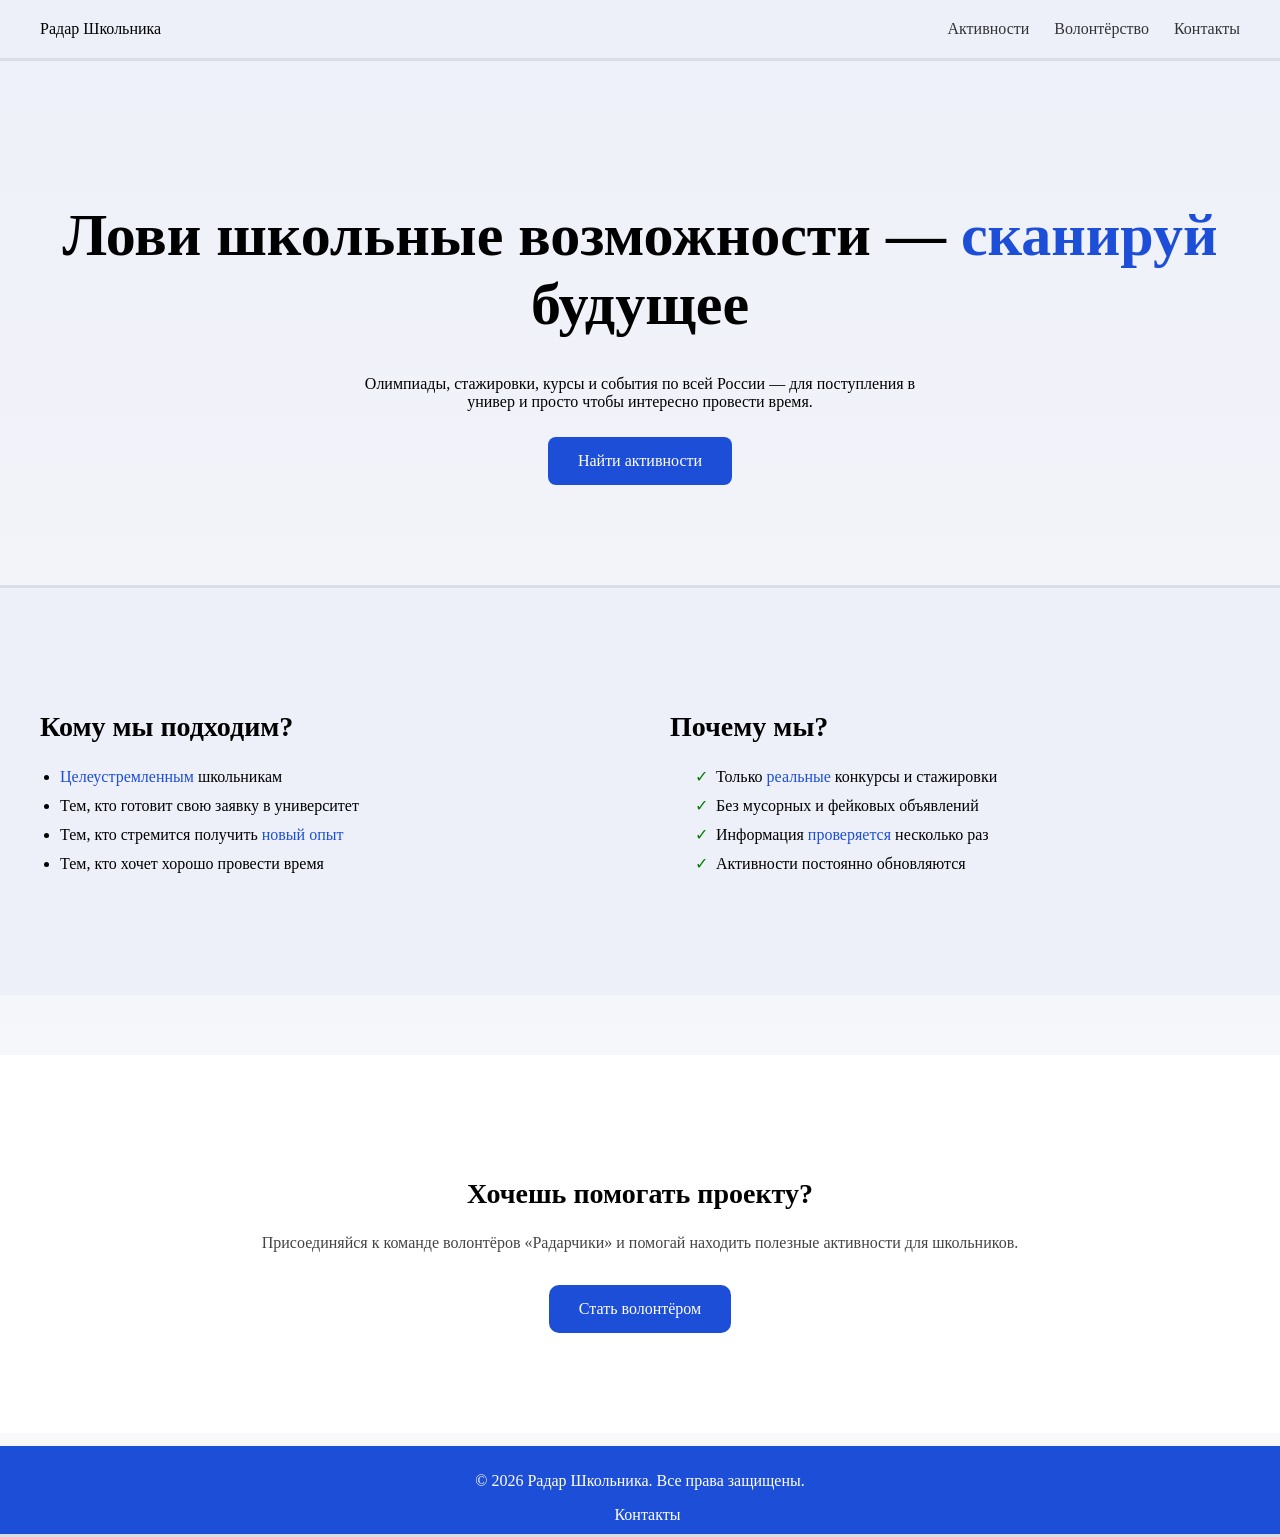
==== index.html @ 41d62b62 "Add files via upload" ====
<!DOCTYPE html>
<html lang="ru">
<head>
    <meta charset="UTF-8">
    <meta name="viewport" content="width=device-width, initial-scale=1.0">
    <title>Радар Школьника - активности для школьников</title>
    <link rel="stylesheet" href="main.css">
</head>
<body>
    <div class="wrapper">
        <header class="header">
            <div class="container">
                <div class="logo">
                    <span class="logo-text">Радар Школьника</span>
                </div>

                <nav class="nav">
                    <a class="nav__link" href="activities.html">Активности</a>
                    <a class="nav__link" href="volunteer.html">Волонтёрство</a>
                    <a class="nav__link" href="contacts.html">Контакты</a>
                </nav>
            </div>
        </header>
    
        <div class="hero container">
            <h1 class="hero__title">Лови школьные возможности —  <span class="accent">сканируй</span> будущее </h1>
            <p class="hero__subtitle">Олимпиады, стажировки, курсы и события по всей России — для поступления в универ и просто чтобы интересно провести время.</p>
            <a href="activities.html" class="hero__button">Найти активности</a>
        </div>
            
        <section class="audience">
            <div class="audience__container">
                <div class="audience__left">
                    <h2 class="audience__title">Кому мы подходим?</h2>
                    <ul class="audience__list">
                        <li><span class="accent">Целеустремленным</span> школьникам</li>
                        <li>Тем, кто готовит свою заявку в университет</li>
                        <li>Тем, кто стремится получить <span class="accent">новый опыт</span></li>
                        <li>Тем, кто хочет хорошо провести время</li>
                    </ul>
                </div>

                <div class="audience__right">
                    <div class="trust">
                        <h2 class="trust__title">Почему мы?</h2>
                        <ul class="trust__list">
                            <div class="trust__item">Только <span class="accent">реальные</span> конкурсы и стажировки</div>
                            <div class="trust__item">Без мусорных и фейковых объявлений</div>
                            <div class="trust__item">Информация <span class="accent">проверяется</span> несколько раз</div>
                            <div class="trust__item">Активности постоянно обновляются</div>
                        </ul>
                    </div>
                </div>
            </div>
        </section>

        <section id="volunteer" class="volunteer">
            <div class="volunteer__container">
                <h2 class="volunteer__title">Хочешь помогать проекту?</h2>
                <p class="volunteer__text">
                    Присоединяйся к команде волонтёров «Радарчики» и помогай находить полезные активности для школьников.
                </p>
                <a href="https://taplink.cc/radarschool" class="volunteer__button" target="_blank">
                    Стать волонтёром
                </a>
            </div>
        </section>

        <footer class="footer">
            <p>© 2026 Радар Школьника. Все права защищены.</p>
            <a href="mailto:banana.project@mail.ru" class="footer-link">Контакты</a>
        </footer>  
    </div>
</body>
</html>
---- main.css ----
body {
    font-family: 'Unbounded', cursive;
    font-weight: 400;
    margin: 0;
    padding: 0;
}


 a {
    color: #333;
    text-decoration: none;
}

img {
    width: 100%;
    height: auto;
}

.wrapper {
    background: linear-gradient(180deg, #eef0f9, hsl(240, 9%, 98%));
    width: 100%;
    margin: 0 auto;
    padding: 0;
    border-bottom: 3px solid rgba(0, 0, 0, 0.08);
}
.header {
    background-color: #eef0f9;
    padding: 20px 0;
    border-bottom: 3px solid rgba(0, 0, 0, 0.08);
}
.container {
    display: flex;
    justify-content: space-between;
    align-items: center;

    max-width: 1200px;
    margin: 0 auto;
    padding: 0 40px;
    width: 100%;
}
.header__logo {
    text-transform: uppercase;
    font-size: 24px;
    font-weight: 700;
}
.header__inner {
    display: flex;
    gap: 20px;
    font-size: 18px;
}   

.nav {
    display: flex;
    gap: 25px;
    align-items: center;
}

.hero {
    display: flex;
    flex-direction: column;
    align-items: center;
    text-align: center;
    padding: 100px 40px;
}

.hero__title {
    font-size: 60px;
    margin-bottom: 20px;
}

.hero__subtitle {
    margin-bottom: 0 auto 40px;
    max-width: 600px;
}

.hero__button {
    margin-top: 10px;
    display: inline-block;
    padding: 15px 30px;
    background: #1D4ED8;
    color: white;
    border-radius: 8px;
}

.accent {
    color: #1D4ED8;
}






.audience {
    padding: 100px 40px;
    background-color: #eef0f9;
    border-top: 3px solid rgba(0, 0, 0, 0.08);
}

.audience__container {
    display: flex;
    justify-content: space-between;
    gap: 60px;
    max-width: 1200px;
    margin: 0 auto;
    align-items: stretch;
}

.audience__title,
.trust__title {
    font-size: 28px;
    margin-bottom: 20px;
}

.audience__list,
.trust__list {
    list-style: disc;
    padding-left: 20px;
    line-height: 1.8;
    font-size: 16px;
}





.trust__item {
    padding-left: 5px;
}

.trust__item::before {
    content: "✓";
    color: green;
    margin-right: 8px;
}

.audience__left,
.audience__right {
    flex: 1;
}


.volunteer {
    margin-top: 60px;
    padding: 100px 40px;
    text-align: center;
    background: #ffffff;
}

.volunteer__container {
    max-width: 800px;
    margin: 0 auto;
}

.volunteer__title {
    font-size: 28px;
    margin-bottom: 20px;
}

.volunteer__text {
    font-size: 16px;
    margin-bottom: 30px;
    line-height: 1.6;
    color: #444;
}

.volunteer__button {
    display: inline-block;
    padding: 15px 30px;
    background: #1D4ED8;
    color: #fff;
    border-radius: 10px;
    text-decoration: none;
    transition: 0.2s;
}

.volunteer__button:hover {
    opacity: 0.7;
}

.logo-img {
    width: 40px;
    height: 40px;
}
.logo {
    display: flex;
    align-items: center;
    gap: 10px;
}

.footer {
    border-top: 3px solid rgb(250, 246, 246);
    background-color: #1D4ED8;
    color: white;
    padding: 10px;
    text-align: center;
    margin-top: 10px;
}

.footer-link {
    color: white;
    text-decoration: none;
    margin-left: 15px;
}

.footer-link:hover {
    text-decoration: underline;
}
html {
  scroll-behavior: smooth;
}
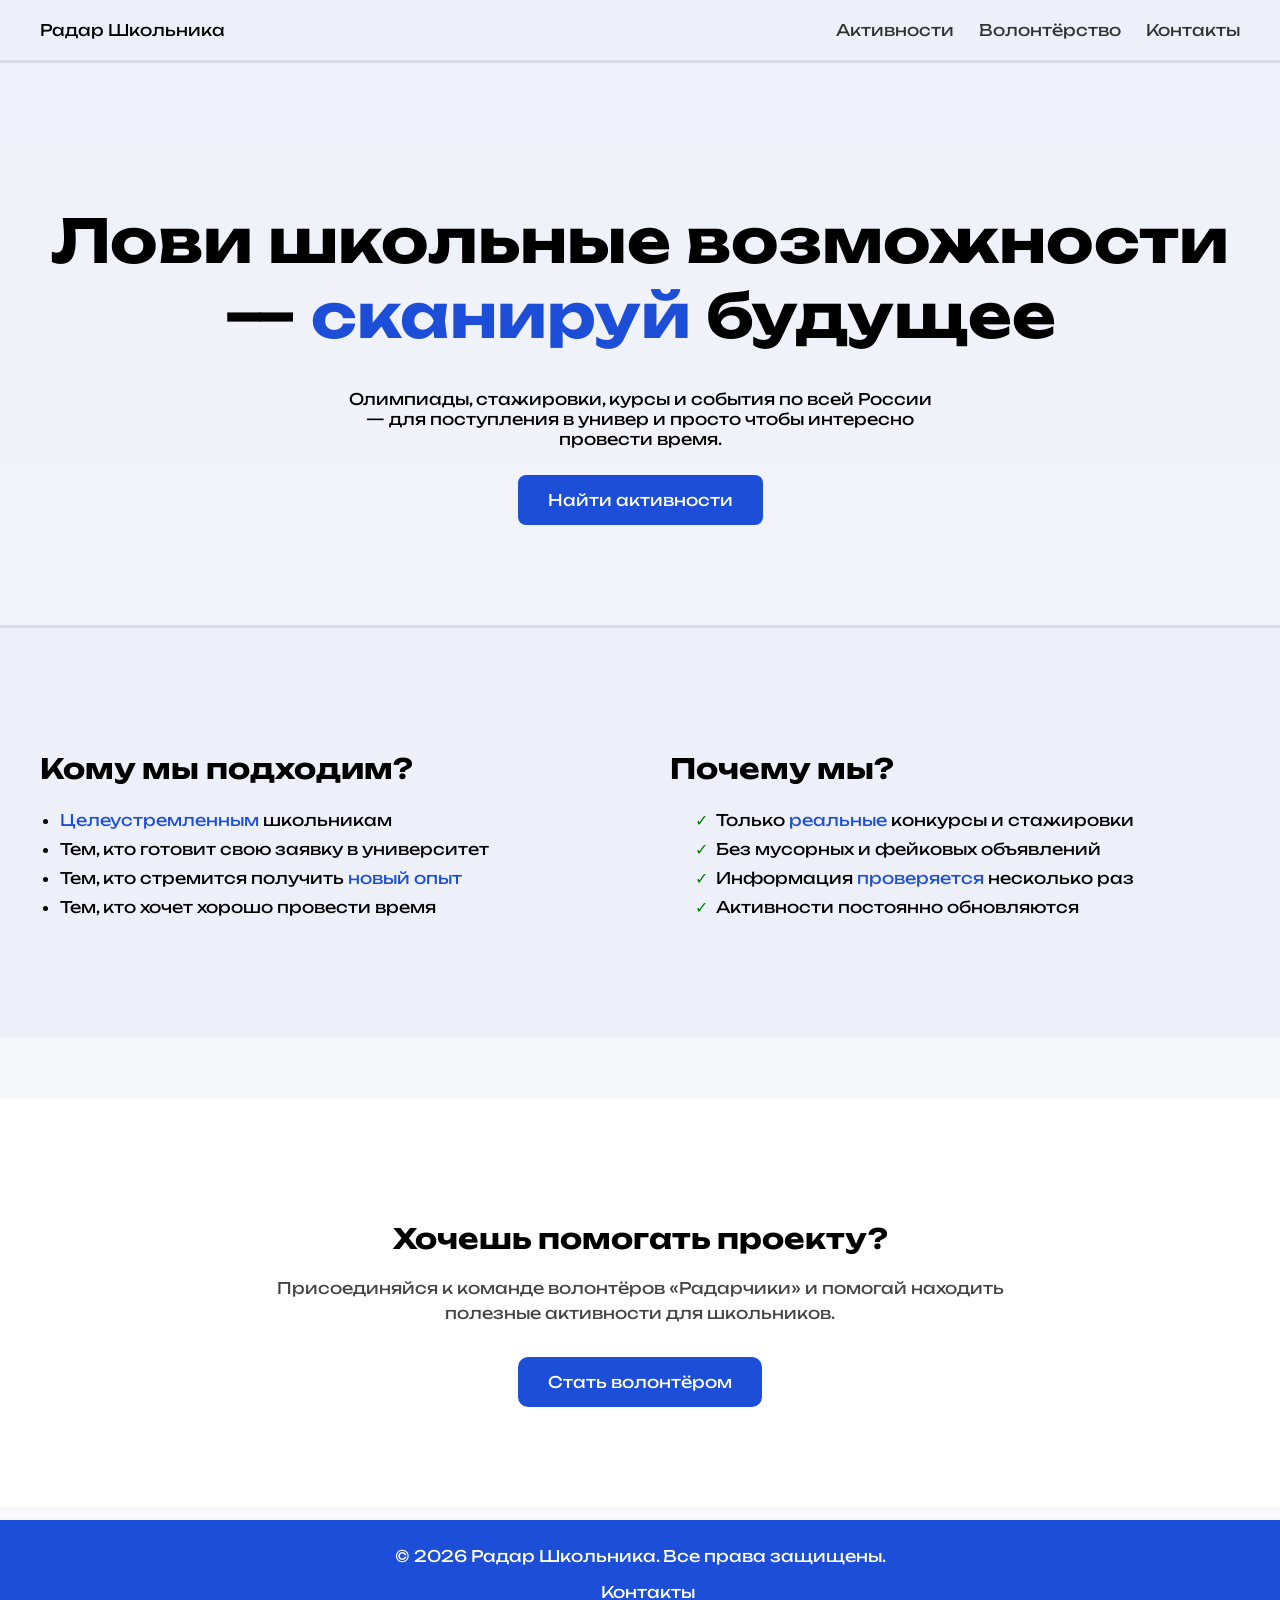
==== commit 5b458425: "Update index.html" ====
--- a/index.html
+++ b/index.html
@@ -4,7 +4,11 @@
     <meta charset="UTF-8">
     <meta name="viewport" content="width=device-width, initial-scale=1.0">
     <title>Радар Школьника - активности для школьников</title>
-    <link rel="stylesheet" href="main.css">
+    <link rel="preconnect" href="https://fonts.googleapis.com">
+<link rel="preconnect" href="https://fonts.gstatic.com" crossorigin>
+<link href="https://fonts.googleapis.com/css2?family=Unbounded:wght@200..900&display=swap" rel="stylesheet">
+
+<link rel="stylesheet" href="css/main.css">    <link rel="stylesheet" href="main.css">
 </head>
 <body>
     <div class="wrapper">
@@ -72,4 +76,4 @@
         </footer>  
     </div>
 </body>
-</html>+</html>
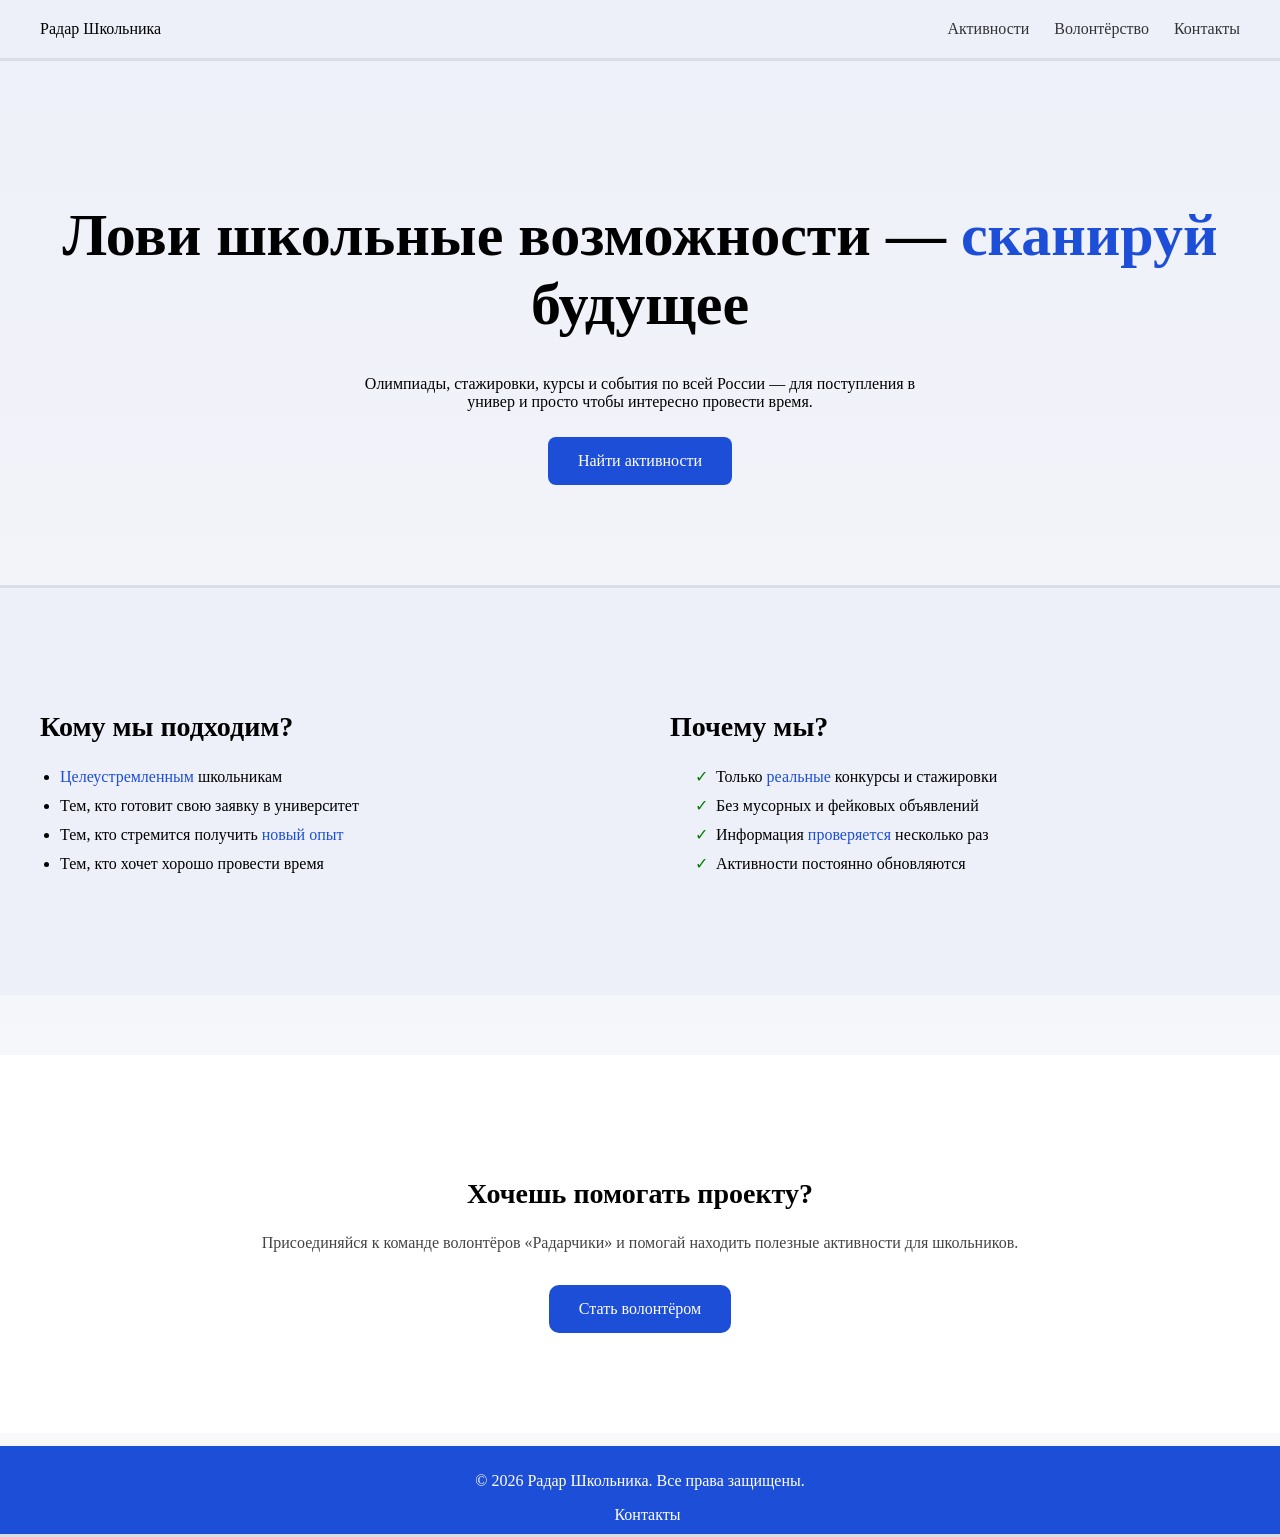
==== commit 82134e16: "Update index.html" ====
--- a/index.html
+++ b/index.html
@@ -4,11 +4,7 @@
     <meta charset="UTF-8">
     <meta name="viewport" content="width=device-width, initial-scale=1.0">
     <title>Радар Школьника - активности для школьников</title>
-    <link rel="preconnect" href="https://fonts.googleapis.com">
-<link rel="preconnect" href="https://fonts.gstatic.com" crossorigin>
-<link href="https://fonts.googleapis.com/css2?family=Unbounded:wght@200..900&display=swap" rel="stylesheet">
-
-<link rel="stylesheet" href="css/main.css">    <link rel="stylesheet" href="main.css">
+    <link rel="stylesheet" href="main.css">
 </head>
 <body>
     <div class="wrapper">
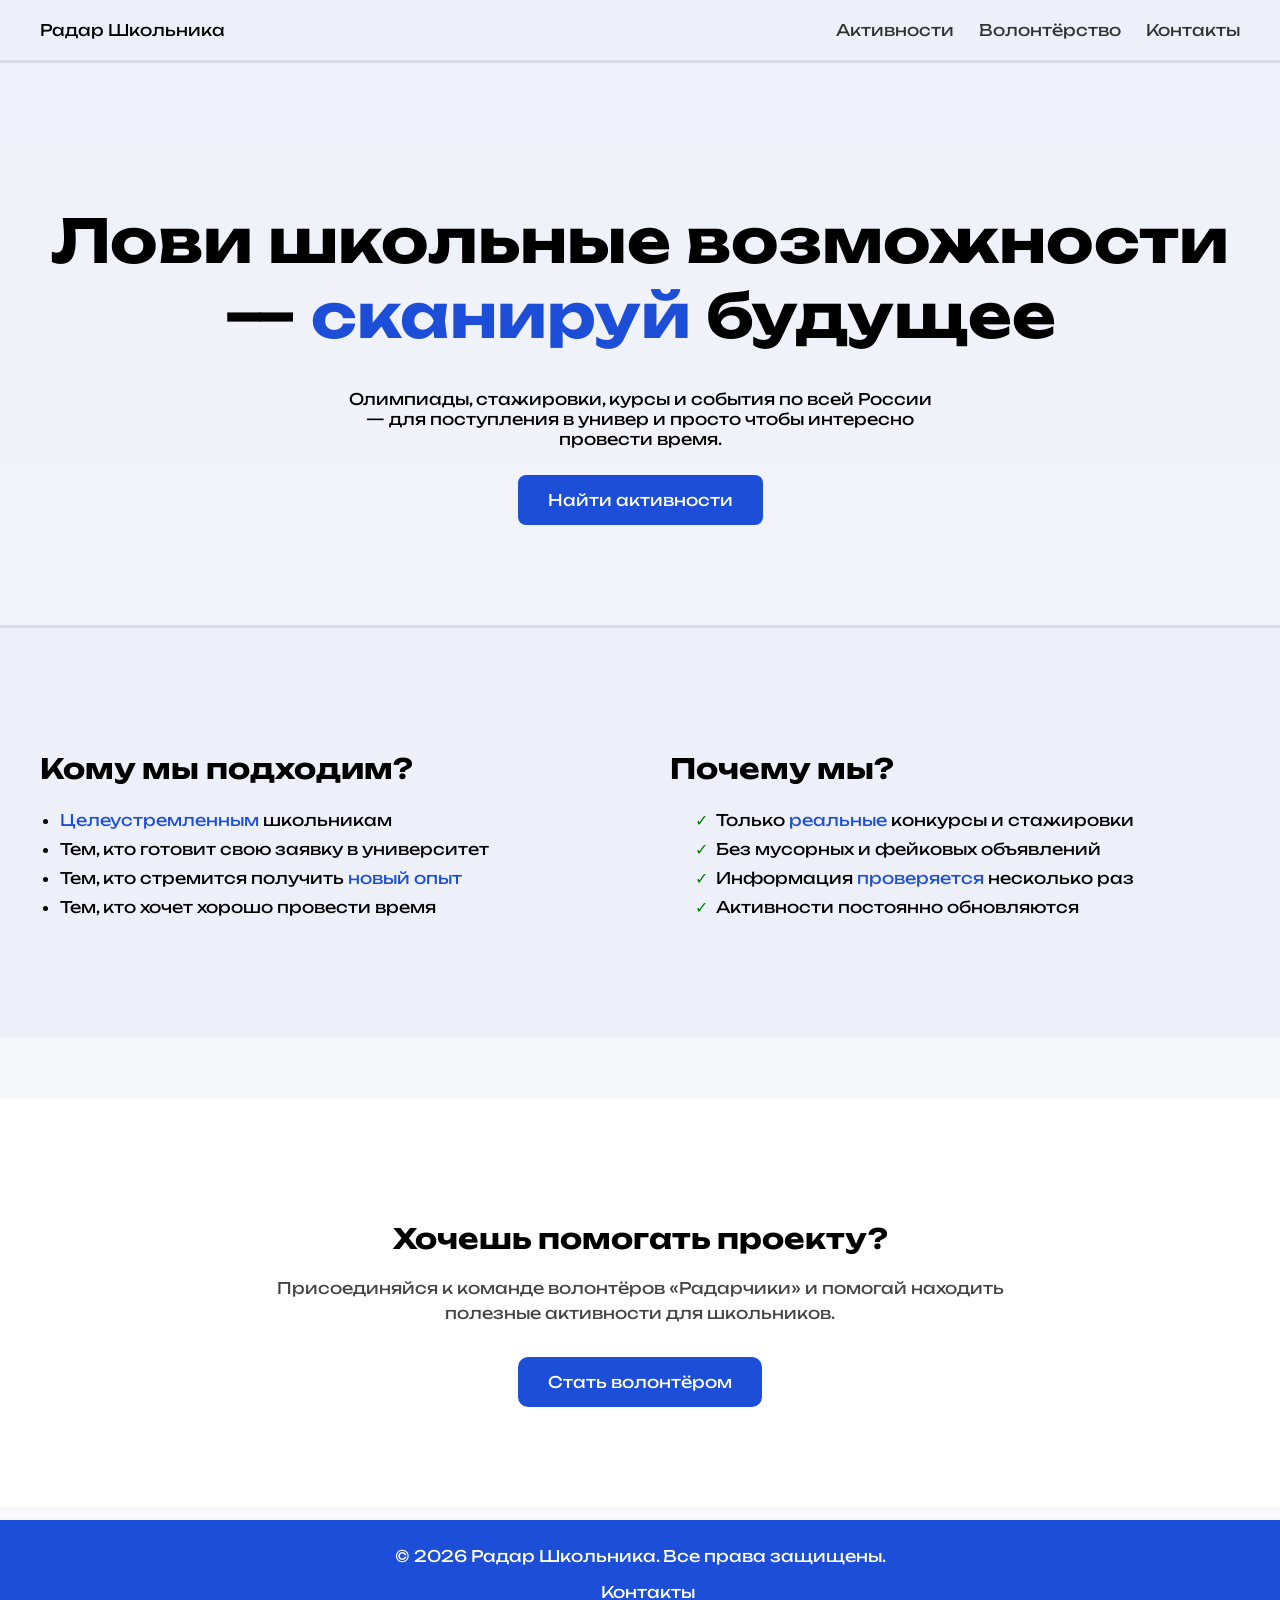
==== commit e1985a10: "Update index.html" ====
--- a/index.html
+++ b/index.html
@@ -5,6 +5,7 @@
     <meta name="viewport" content="width=device-width, initial-scale=1.0">
     <title>Радар Школьника - активности для школьников</title>
     <link rel="stylesheet" href="main.css">
+    <meta name="google-site-verification" content="CQsusWbZuBue70DpSdGBpKRp12NQPoftA_zmiSSzlJQ" />
 </head>
 <body>
     <div class="wrapper">
--- a/main.css
+++ b/main.css
@@ -1,3 +1,4 @@
+@import url('https://fonts.googleapis.com/css2?family=Unbounded:wght@200..900&display=swap');
 
 body {
     font-family: 'Unbounded', cursive;
@@ -209,4 +210,4 @@
 }
 html {
   scroll-behavior: smooth;
-}+}
